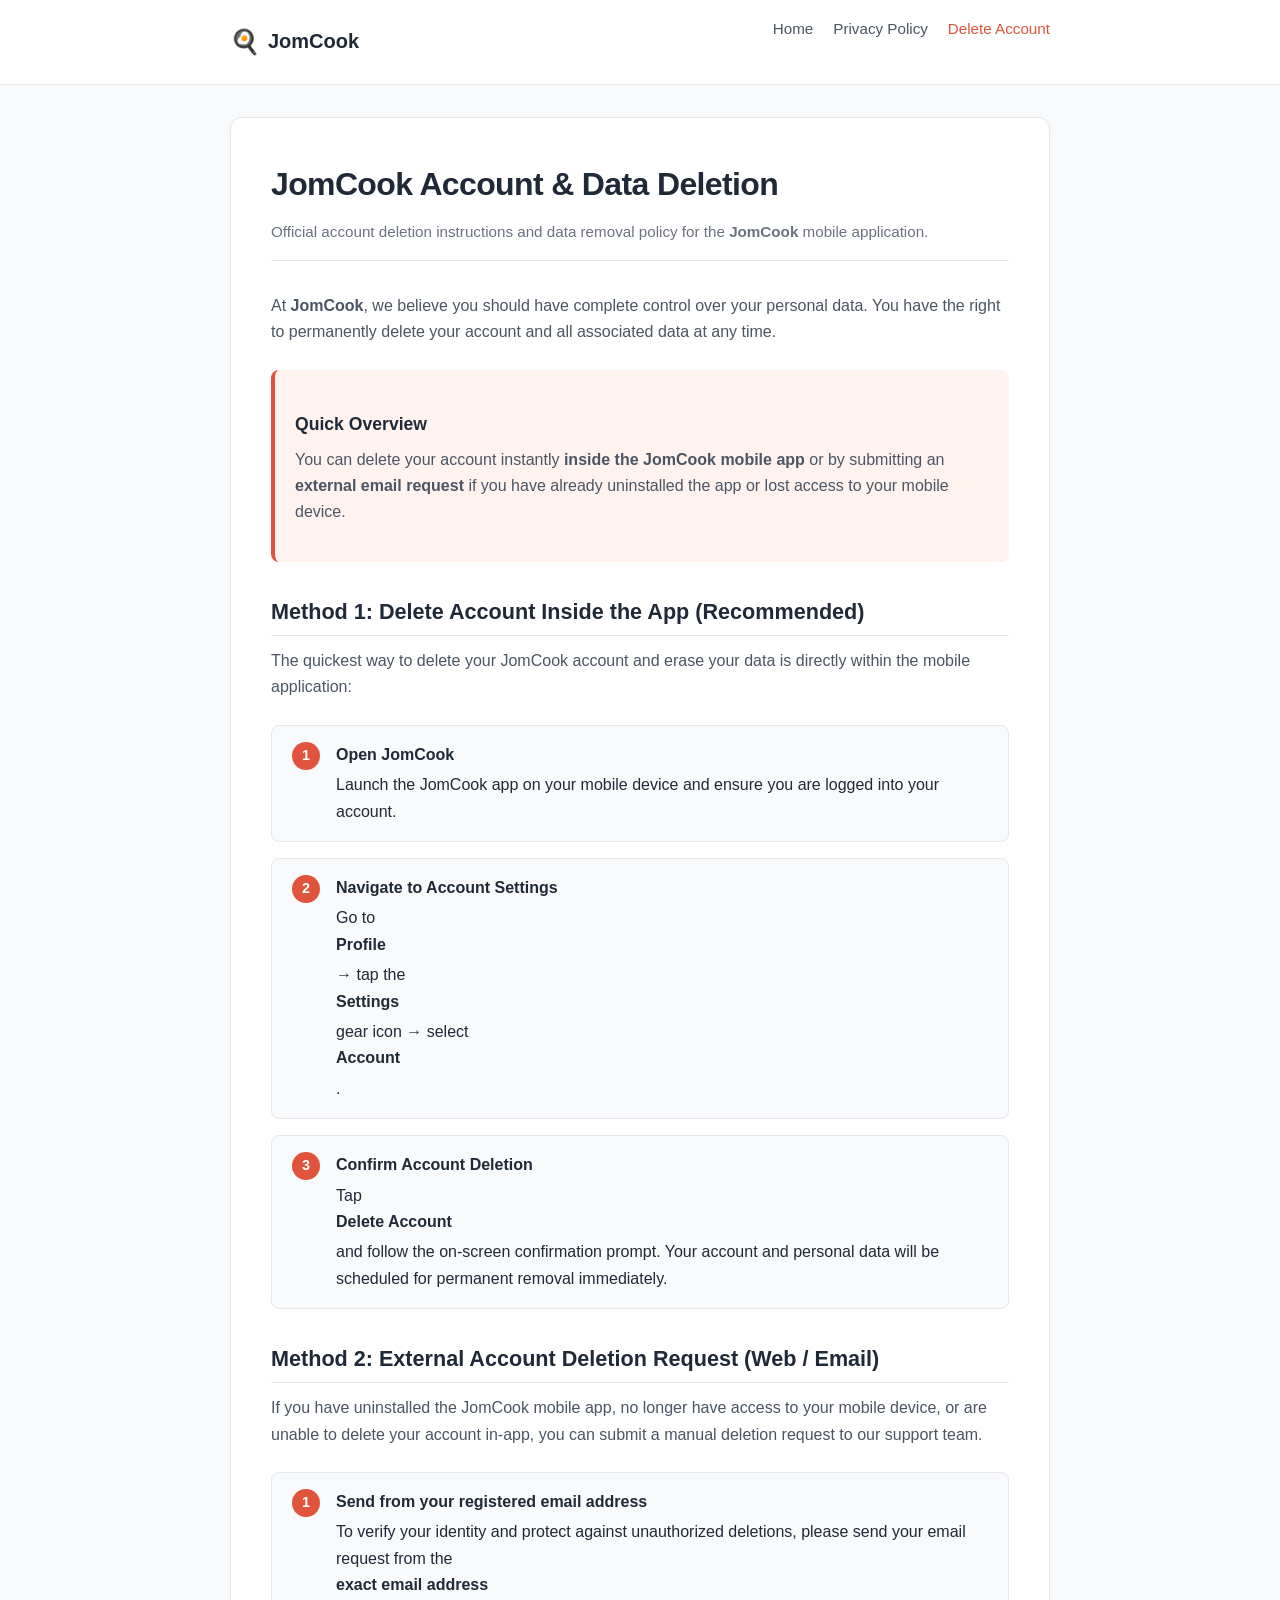
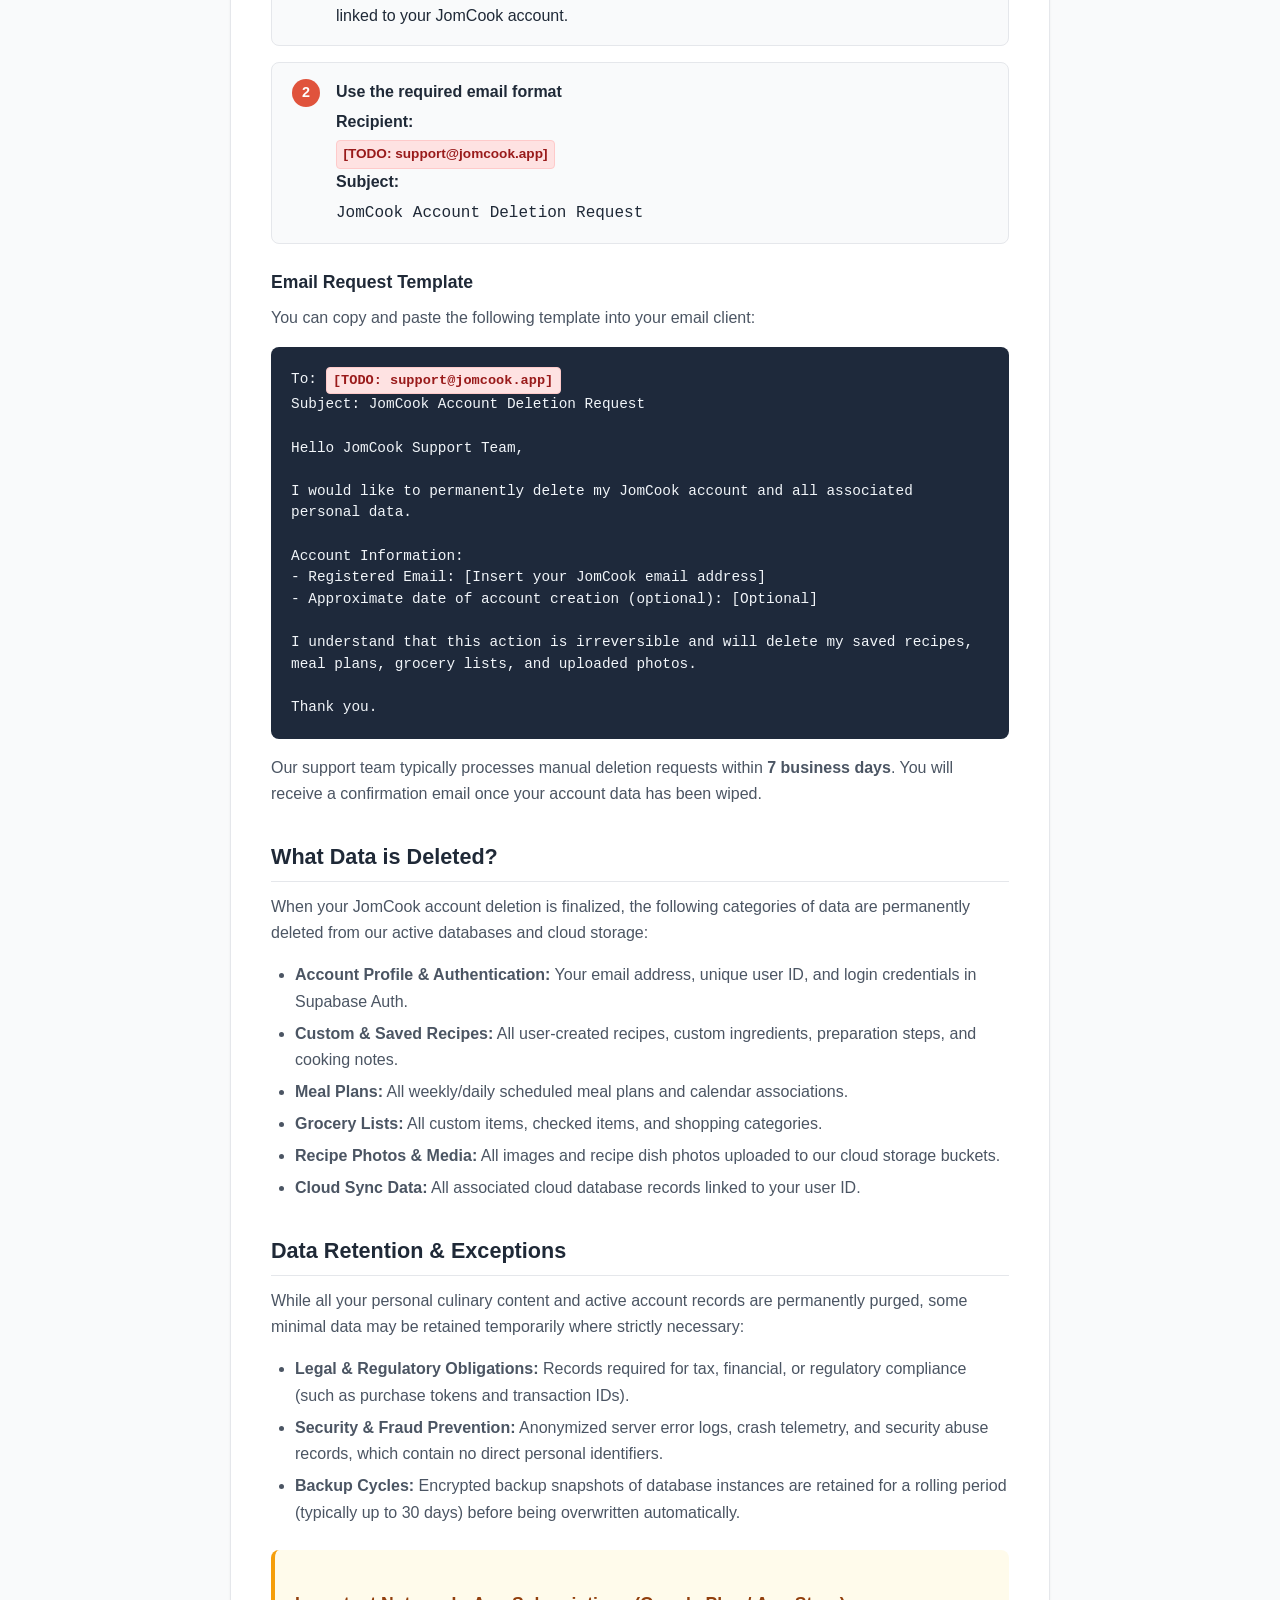
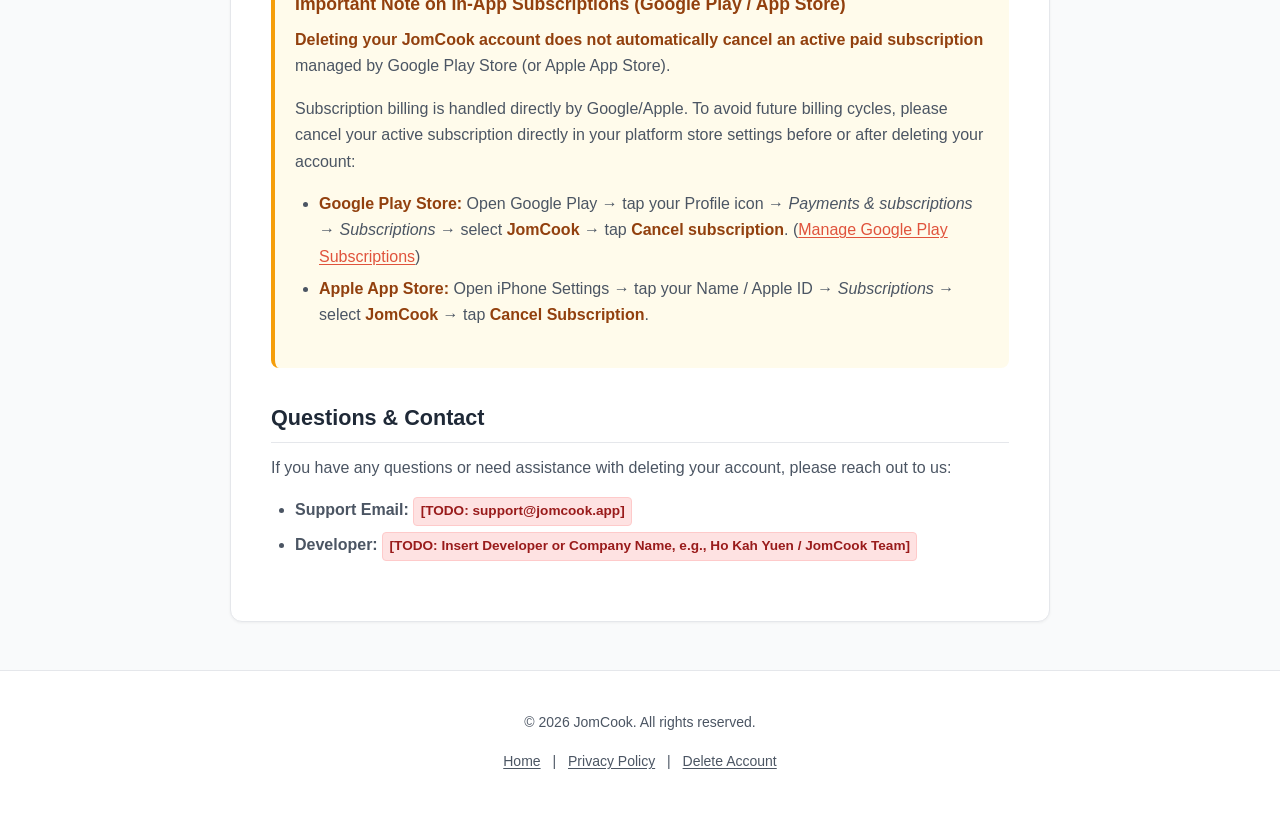
==== delete-account/index.html @ 452880b6 "feat: setup JomCook privacy policy and account deletion pages for GitHub Pages" ====
<!DOCTYPE html>
<html lang="en">
<head>
  <meta charset="UTF-8">
  <meta name="viewport" content="width=device-width, initial-scale=1.0">
  <meta name="description" content="Account Deletion and Data Removal guide for JomCook users. Learn how to delete your account in-app or via external request.">
  <title>Delete Account &amp; Data - JomCook</title>
  <link rel="stylesheet" href="../css/style.css">
</head>
<body>
  <header>
    <div class="nav-container">
      <a href="../" class="brand">
        <span class="brand-icon">🍳</span>
        <span>JomCook</span>
      </a>
      <nav>
        <ul class="nav-links">
          <li><a href="../">Home</a></li>
          <li><a href="../privacy-policy/">Privacy Policy</a></li>
          <li><a href="./" class="active">Delete Account</a></li>
        </ul>
      </nav>
    </div>
  </header>

  <main>
    <article class="content-card">
      <h1>JomCook Account &amp; Data Deletion</h1>
      <p class="page-subtitle">Official account deletion instructions and data removal policy for the <strong>JomCook</strong> mobile application.</p>

      <p>
        At <strong>JomCook</strong>, we believe you should have complete control over your personal data. You have the right to permanently delete your account and all associated data at any time.
      </p>

      <div class="callout callout-info">
        <h3>Quick Overview</h3>
        <p>You can delete your account instantly <strong>inside the JomCook mobile app</strong> or by submitting an <strong>external email request</strong> if you have already uninstalled the app or lost access to your mobile device.</p>
      </div>

      <h2>Method 1: Delete Account Inside the App (Recommended)</h2>
      <p>
        The quickest way to delete your JomCook account and erase your data is directly within the mobile application:
      </p>

      <div class="step-container">
        <div class="step-card">
          <div class="step-number">1</div>
          <div class="step-content">
            <strong>Open JomCook</strong>
            <span>Launch the JomCook app on your mobile device and ensure you are logged into your account.</span>
          </div>
        </div>

        <div class="step-card">
          <div class="step-number">2</div>
          <div class="step-content">
            <strong>Navigate to Account Settings</strong>
            <span>Go to <strong>Profile</strong> &rarr; tap the <strong>Settings</strong> gear icon &rarr; select <strong>Account</strong>.</span>
          </div>
        </div>

        <div class="step-card">
          <div class="step-number">3</div>
          <div class="step-content">
            <strong>Confirm Account Deletion</strong>
            <span>Tap <strong>Delete Account</strong> and follow the on-screen confirmation prompt. Your account and personal data will be scheduled for permanent removal immediately.</span>
          </div>
        </div>
      </div>

      <h2>Method 2: External Account Deletion Request (Web / Email)</h2>
      <p>
        If you have uninstalled the JomCook mobile app, no longer have access to your mobile device, or are unable to delete your account in-app, you can submit a manual deletion request to our support team.
      </p>

      <div class="step-container">
        <div class="step-card">
          <div class="step-number">1</div>
          <div class="step-content">
            <strong>Send from your registered email address</strong>
            <span>To verify your identity and protect against unauthorized deletions, please send your email request from the <strong>exact email address</strong> linked to your JomCook account.</span>
          </div>
        </div>

        <div class="step-card">
          <div class="step-number">2</div>
          <div class="step-content">
            <strong>Use the required email format</strong>
            <span>
              <strong>Recipient:</strong> <a href="mailto:[TODO: support@jomcook.app]"><span class="badge-todo">[TODO: support@jomcook.app]</span></a><br>
              <strong>Subject:</strong> <code>JomCook Account Deletion Request</code>
            </span>
          </div>
        </div>
      </div>

      <h3>Email Request Template</h3>
      <p>You can copy and paste the following template into your email client:</p>

      <div class="email-template">To: <span class="badge-todo">[TODO: support@jomcook.app]</span>
Subject: JomCook Account Deletion Request

Hello JomCook Support Team,

I would like to permanently delete my JomCook account and all associated personal data.

Account Information:
- Registered Email: [Insert your JomCook email address]
- Approximate date of account creation (optional): [Optional]

I understand that this action is irreversible and will delete my saved recipes, meal plans, grocery lists, and uploaded photos.

Thank you.</div>

      <p>
        Our support team typically processes manual deletion requests within <strong>7 business days</strong>. You will receive a confirmation email once your account data has been wiped.
      </p>

      <h2>What Data is Deleted?</h2>
      <p>When your JomCook account deletion is finalized, the following categories of data are permanently deleted from our active databases and cloud storage:</p>
      <ul>
        <li><strong>Account Profile &amp; Authentication:</strong> Your email address, unique user ID, and login credentials in Supabase Auth.</li>
        <li><strong>Custom &amp; Saved Recipes:</strong> All user-created recipes, custom ingredients, preparation steps, and cooking notes.</li>
        <li><strong>Meal Plans:</strong> All weekly/daily scheduled meal plans and calendar associations.</li>
        <li><strong>Grocery Lists:</strong> All custom items, checked items, and shopping categories.</li>
        <li><strong>Recipe Photos &amp; Media:</strong> All images and recipe dish photos uploaded to our cloud storage buckets.</li>
        <li><strong>Cloud Sync Data:</strong> All associated cloud database records linked to your user ID.</li>
      </ul>

      <h2>Data Retention &amp; Exceptions</h2>
      <p>
        While all your personal culinary content and active account records are permanently purged, some minimal data may be retained temporarily where strictly necessary:
      </p>
      <ul>
        <li><strong>Legal &amp; Regulatory Obligations:</strong> Records required for tax, financial, or regulatory compliance (such as purchase tokens and transaction IDs).</li>
        <li><strong>Security &amp; Fraud Prevention:</strong> Anonymized server error logs, crash telemetry, and security abuse records, which contain no direct personal identifiers.</li>
        <li><strong>Backup Cycles:</strong> Encrypted backup snapshots of database instances are retained for a rolling period (typically up to 30 days) before being overwritten automatically.</li>
      </ul>

      <div class="callout callout-warning">
        <h3>Important Note on In-App Subscriptions (Google Play / App Store)</h3>
        <p>
          <strong>Deleting your JomCook account does not automatically cancel an active paid subscription</strong> managed by Google Play Store (or Apple App Store).
        </p>
        <p>
          Subscription billing is handled directly by Google/Apple. To avoid future billing cycles, please cancel your active subscription directly in your platform store settings before or after deleting your account:
        </p>
        <ul>
          <li><strong>Google Play Store:</strong> Open Google Play &rarr; tap your Profile icon &rarr; <em>Payments &amp; subscriptions</em> &rarr; <em>Subscriptions</em> &rarr; select <strong>JomCook</strong> &rarr; tap <strong>Cancel subscription</strong>. (<a href="https://play.google.com/store/account/subscriptions" target="_blank" rel="noopener noreferrer">Manage Google Play Subscriptions</a>)</li>
          <li><strong>Apple App Store:</strong> Open iPhone Settings &rarr; tap your Name / Apple ID &rarr; <em>Subscriptions</em> &rarr; select <strong>JomCook</strong> &rarr; tap <strong>Cancel Subscription</strong>.</li>
        </ul>
      </div>

      <h2>Questions &amp; Contact</h2>
      <p>If you have any questions or need assistance with deleting your account, please reach out to us:</p>
      <ul>
        <li><strong>Support Email:</strong> <a href="mailto:[TODO: support@jomcook.app]"><span class="badge-todo">[TODO: support@jomcook.app]</span></a></li>
        <li><strong>Developer:</strong> <span class="badge-todo">[TODO: Insert Developer or Company Name, e.g., Ho Kah Yuen / JomCook Team]</span></li>
      </ul>
    </article>
  </main>

  <footer>
    <div class="footer-content">
      <p>&copy; 2026 JomCook. All rights reserved.</p>
      <p>
        <a href="../">Home</a> |
        <a href="../privacy-policy/">Privacy Policy</a> |
        <a href="./">Delete Account</a>
      </p>
    </div>
  </footer>
</body>
</html>
---- css/style.css ----
:root {
  --primary-color: #e0533c;
  --primary-hover: #c9412b;
  --primary-light: #fff3f0;
  --text-main: #1f2937;
  --text-muted: #4b5563;
  --text-light: #6b7280;
  --bg-page: #f9fafb;
  --bg-card: #ffffff;
  --border-color: #e5e7eb;
  --border-focus: #e0533c;
  --success-color: #059669;
  --warning-bg: #fffbeb;
  --warning-border: #fde68a;
  --warning-text: #92400e;
  --danger-bg: #fef2f2;
  --danger-border: #fecaca;
  --danger-text: #991b1b;
  --max-width: 860px;
  --font-family: -apple-system, BlinkMacSystemFont, "Segoe UI", Roboto, Oxygen, Ubuntu, Cantarell, "Open Sans", "Helvetica Neue", sans-serif;
}

* {
  box-sizing: border-box;
  margin: 0;
  padding: 0;
}

body {
  font-family: var(--font-family);
  background-color: var(--bg-page);
  color: var(--text-main);
  line-height: 1.65;
  font-size: 16px;
  -webkit-font-smoothing: antialiased;
}

header {
  background-color: var(--bg-card);
  border-bottom: 1px solid var(--border-color);
  position: sticky;
  top: 0;
  z-index: 100;
}

.nav-container {
  max-width: var(--max-width);
  margin: 0 auto;
  padding: 1rem 1.25rem;
  display: flex;
  justify-content: space-between;
  align-items: center;
}

.brand {
  display: flex;
  align-items: center;
  gap: 0.5rem;
  text-decoration: none;
  color: var(--text-main);
  font-weight: 700;
  font-size: 1.25rem;
}

.brand-icon {
  font-size: 1.5rem;
}

.nav-links {
  display: flex;
  gap: 1.25rem;
  list-style: none;
}

.nav-links a {
  text-decoration: none;
  color: var(--text-muted);
  font-weight: 500;
  font-size: 0.95rem;
  transition: color 0.15s ease;
}

.nav-links a:hover,
.nav-links a.active {
  color: var(--primary-color);
}

main {
  max-width: var(--max-width);
  margin: 2rem auto;
  padding: 0 1.25rem;
}

.content-card {
  background-color: var(--bg-card);
  border: 1px solid var(--border-color);
  border-radius: 12px;
  padding: 2.5rem;
  box-shadow: 0 1px 3px rgba(0, 0, 0, 0.05);
}

@media (max-width: 640px) {
  .content-card {
    padding: 1.5rem;
  }
  .nav-container {
    flex-direction: column;
    gap: 0.75rem;
    align-items: flex-start;
  }
}

h1 {
  font-size: 2rem;
  font-weight: 800;
  color: var(--text-main);
  margin-bottom: 0.5rem;
  letter-spacing: -0.02em;
}

.page-subtitle {
  color: var(--text-light);
  font-size: 0.95rem;
  margin-bottom: 2rem;
  padding-bottom: 1rem;
  border-bottom: 1px solid var(--border-color);
}

h2 {
  font-size: 1.35rem;
  font-weight: 700;
  color: var(--text-main);
  margin-top: 2rem;
  margin-bottom: 0.75rem;
  padding-bottom: 0.35rem;
  border-bottom: 1px solid var(--border-color);
}

h3 {
  font-size: 1.1rem;
  font-weight: 600;
  color: var(--text-main);
  margin-top: 1.25rem;
  margin-bottom: 0.5rem;
}

p {
  margin-bottom: 1rem;
  color: var(--text-muted);
}

ul, ol {
  margin-bottom: 1.25rem;
  padding-left: 1.5rem;
  color: var(--text-muted);
}

li {
  margin-bottom: 0.35rem;
}

a {
  color: var(--primary-color);
  text-decoration: underline;
  text-underline-offset: 2px;
}

a:hover {
  color: var(--primary-hover);
}

/* Callout Boxes */
.callout {
  padding: 1.25rem;
  border-radius: 8px;
  margin: 1.5rem 0;
  border-left: 4px solid;
}

.callout-warning {
  background-color: var(--warning-bg);
  border-color: #f59e0b;
  color: var(--warning-text);
}

.callout-warning h3, .callout-warning strong {
  color: var(--warning-text);
}

.callout-danger {
  background-color: var(--danger-bg);
  border-color: #ef4444;
  color: var(--danger-text);
}

.callout-danger h3, .callout-danger strong {
  color: var(--danger-text);
}

.callout-info {
  background-color: var(--primary-light);
  border-color: var(--primary-color);
  color: var(--text-main);
}

/* Steps list */
.step-container {
  display: flex;
  flex-direction: column;
  gap: 1rem;
  margin: 1.5rem 0;
}

.step-card {
  display: flex;
  align-items: flex-start;
  gap: 1rem;
  padding: 1rem 1.25rem;
  background-color: var(--bg-page);
  border: 1px solid var(--border-color);
  border-radius: 8px;
}

.step-number {
  background-color: var(--primary-color);
  color: #fff;
  font-weight: 700;
  width: 28px;
  height: 28px;
  border-radius: 50%;
  display: flex;
  align-items: center;
  justify-content: center;
  flex-shrink: 0;
  font-size: 0.9rem;
}

.step-content strong {
  display: block;
  margin-bottom: 0.25rem;
  color: var(--text-main);
}

/* Home Portal Cards */
.portal-grid {
  display: grid;
  grid-template-columns: repeat(auto-fit, minmax(280px, 1fr));
  gap: 1.5rem;
  margin-top: 2rem;
}

.portal-card {
  display: flex;
  flex-direction: column;
  padding: 1.75rem;
  background-color: var(--bg-card);
  border: 1px solid var(--border-color);
  border-radius: 10px;
  text-decoration: none;
  transition: transform 0.15s ease, box-shadow 0.15s ease, border-color 0.15s ease;
}

.portal-card:hover {
  transform: translateY(-2px);
  box-shadow: 0 4px 12px rgba(0, 0, 0, 0.08);
  border-color: var(--primary-color);
}

.portal-card-icon {
  font-size: 2rem;
  margin-bottom: 1rem;
}

.portal-card h2 {
  font-size: 1.25rem;
  margin-top: 0;
  margin-bottom: 0.5rem;
  border-bottom: none;
  padding-bottom: 0;
  color: var(--text-main);
}

.portal-card p {
  color: var(--text-muted);
  font-size: 0.95rem;
  margin-bottom: 1rem;
  flex-grow: 1;
}

.portal-card-link {
  font-weight: 600;
  color: var(--primary-color);
  display: inline-flex;
  align-items: center;
  gap: 0.25rem;
}

/* Email Template Box */
.email-template {
  background: #1e293b;
  color: #f1f5f9;
  padding: 1.25rem;
  border-radius: 8px;
  font-family: ui-monospace, SFMono-Regular, Menlo, Monaco, Consolas, monospace;
  font-size: 0.9rem;
  overflow-x: auto;
  margin: 1rem 0;
  white-space: pre-wrap;
  word-break: break-word;
  line-height: 1.5;
}

/* Badges */
.badge-todo {
  background-color: #fee2e2;
  color: #991b1b;
  padding: 0.15rem 0.4rem;
  border-radius: 4px;
  font-size: 0.85rem;
  font-weight: 600;
  border: 1px solid #fecaca;
  display: inline-block;
}

/* Footer */
footer {
  text-align: center;
  padding: 2.5rem 1.25rem;
  color: var(--text-light);
  font-size: 0.875rem;
  border-top: 1px solid var(--border-color);
  margin-top: 3rem;
  background-color: var(--bg-card);
}

footer a {
  color: var(--text-muted);
  margin: 0 0.5rem;
}

footer a:hover {
  color: var(--primary-color);
}
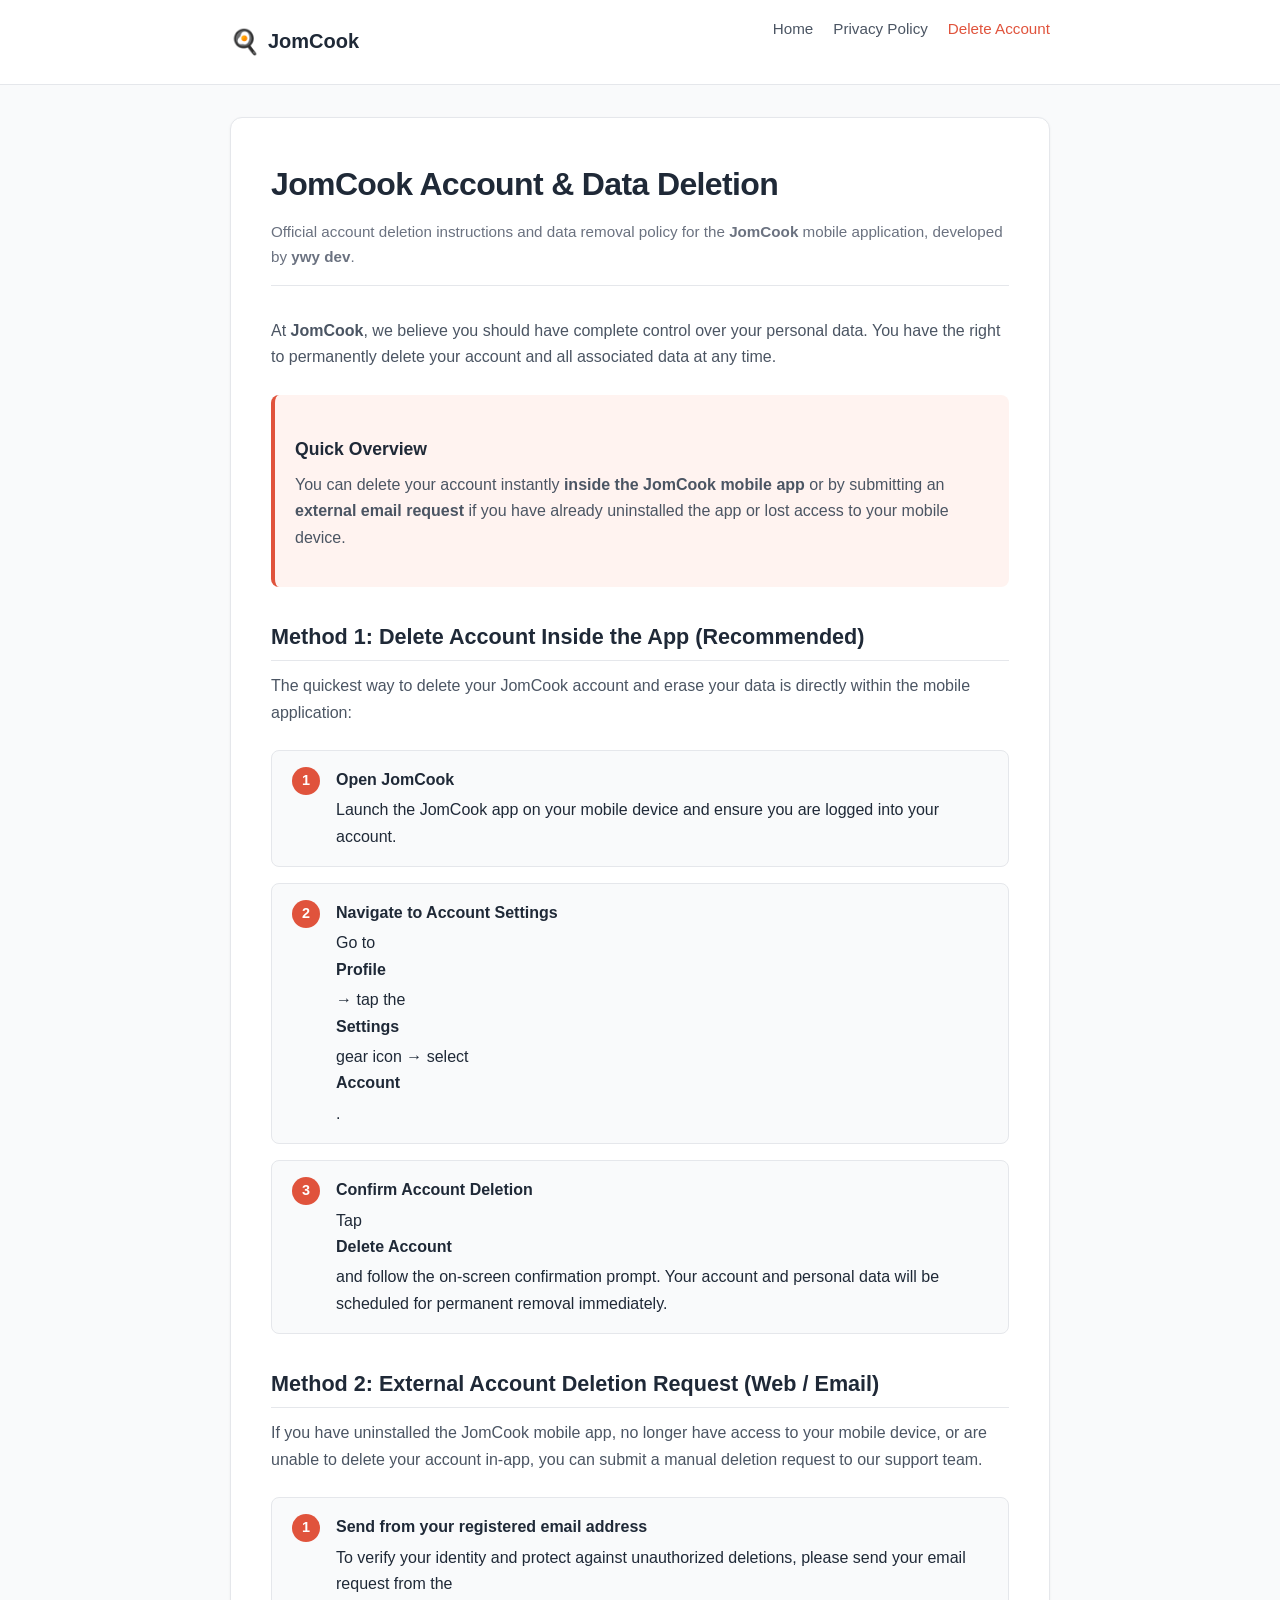
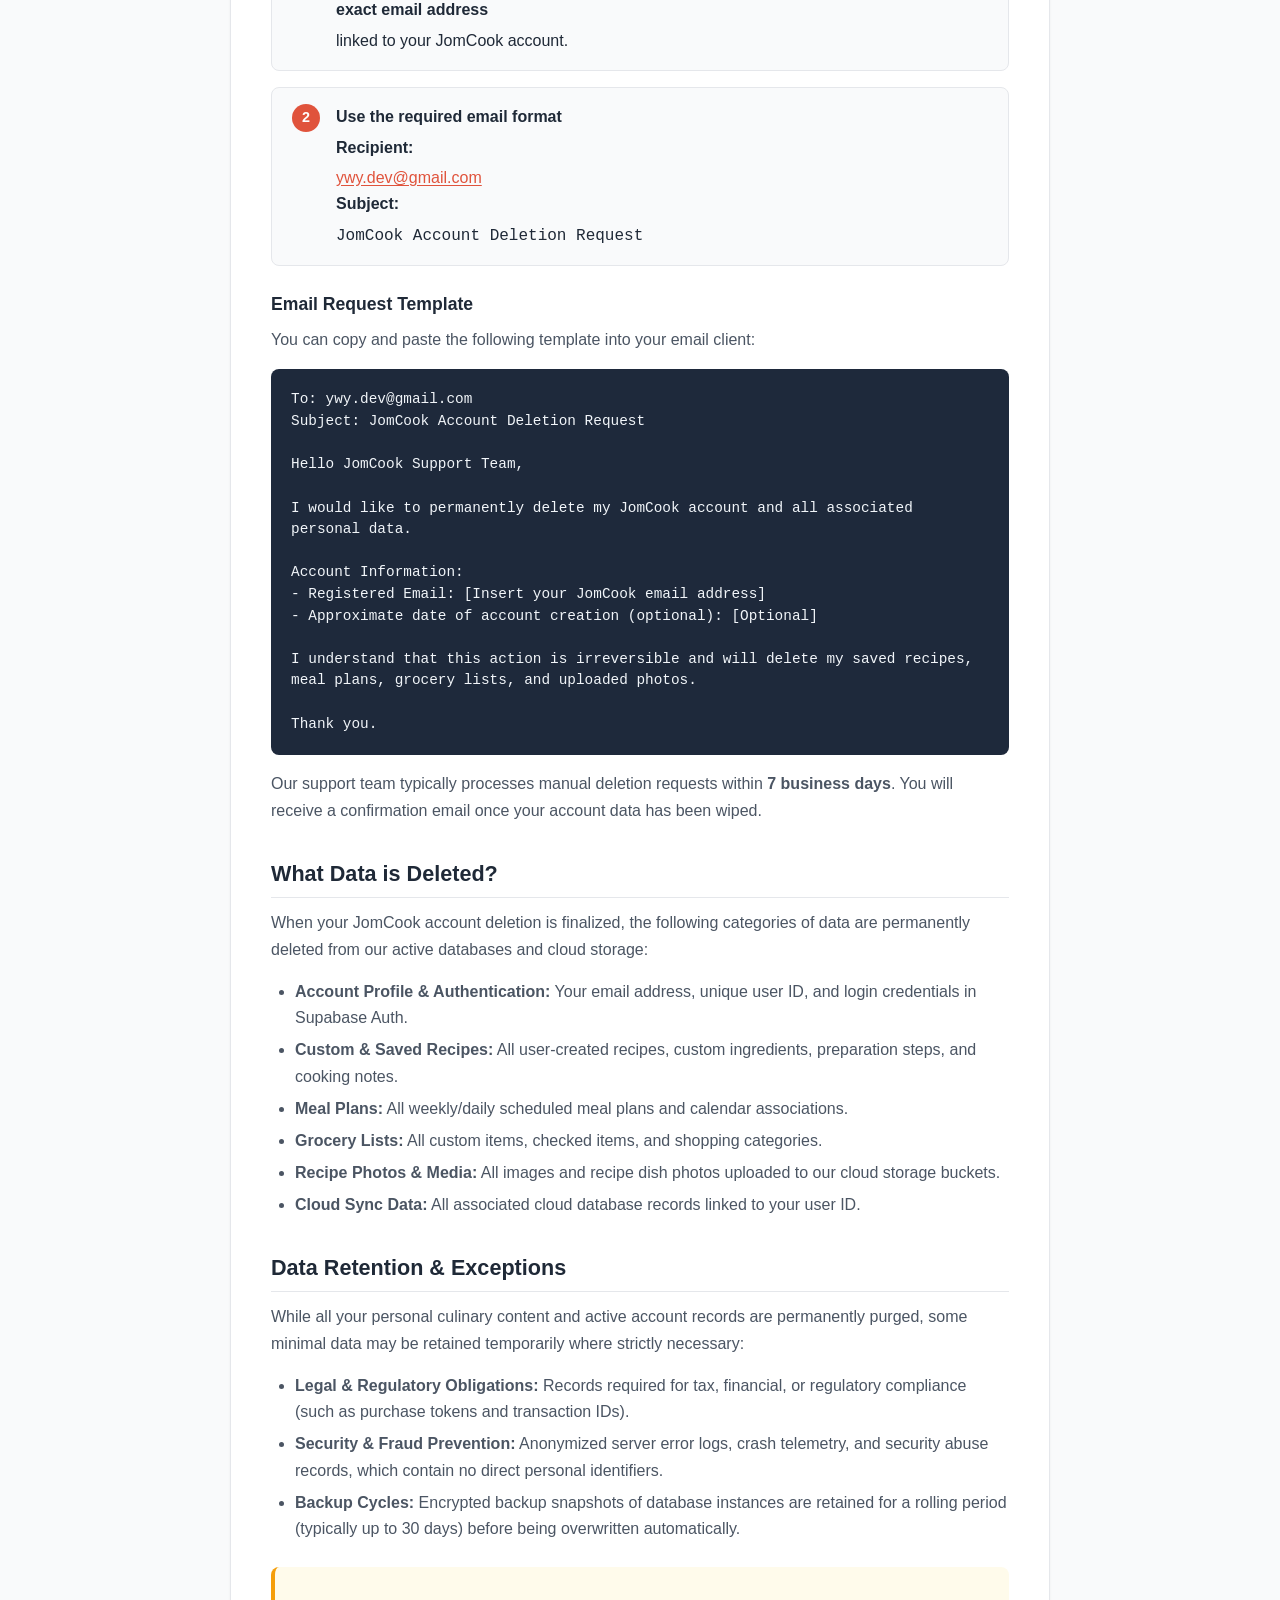
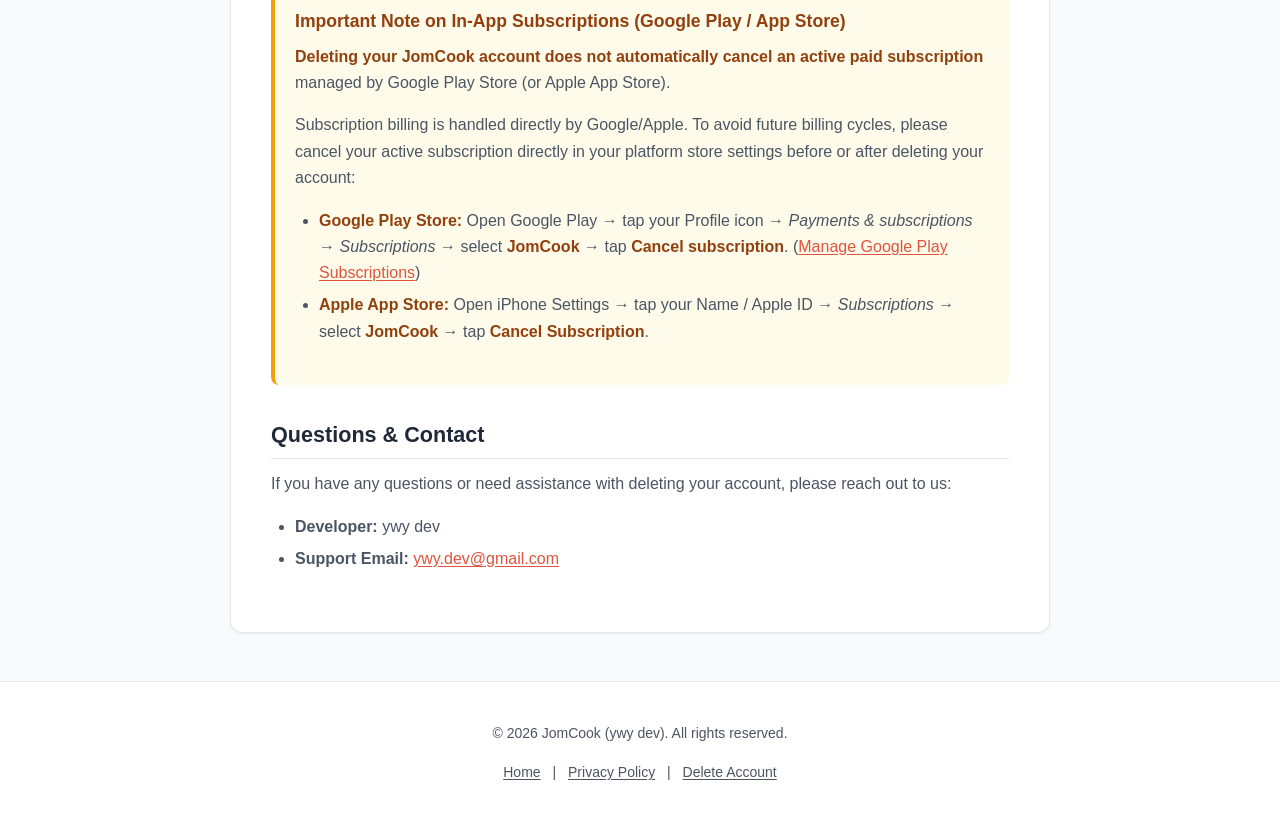
==== commit 796d86c4: "chore: update contact email, developer info, effective date, and Google Gemini details" ====
--- a/delete-account/index.html
+++ b/delete-account/index.html
@@ -27,7 +27,7 @@
   <main>
     <article class="content-card">
       <h1>JomCook Account &amp; Data Deletion</h1>
-      <p class="page-subtitle">Official account deletion instructions and data removal policy for the <strong>JomCook</strong> mobile application.</p>
+      <p class="page-subtitle">Official account deletion instructions and data removal policy for the <strong>JomCook</strong> mobile application, developed by <strong>ywy dev</strong>.</p>
 
       <p>
         At <strong>JomCook</strong>, we believe you should have complete control over your personal data. You have the right to permanently delete your account and all associated data at any time.
@@ -88,7 +88,7 @@
           <div class="step-content">
             <strong>Use the required email format</strong>
             <span>
-              <strong>Recipient:</strong> <a href="mailto:[TODO: support@jomcook.app]"><span class="badge-todo">[TODO: support@jomcook.app]</span></a><br>
+              <strong>Recipient:</strong> <a href="mailto:ywy.dev@gmail.com">ywy.dev@gmail.com</a><br>
               <strong>Subject:</strong> <code>JomCook Account Deletion Request</code>
             </span>
           </div>
@@ -98,7 +98,7 @@
       <h3>Email Request Template</h3>
       <p>You can copy and paste the following template into your email client:</p>
 
-      <div class="email-template">To: <span class="badge-todo">[TODO: support@jomcook.app]</span>
+      <div class="email-template">To: ywy.dev@gmail.com
 Subject: JomCook Account Deletion Request
 
 Hello JomCook Support Team,
@@ -155,15 +155,15 @@
       <h2>Questions &amp; Contact</h2>
       <p>If you have any questions or need assistance with deleting your account, please reach out to us:</p>
       <ul>
-        <li><strong>Support Email:</strong> <a href="mailto:[TODO: support@jomcook.app]"><span class="badge-todo">[TODO: support@jomcook.app]</span></a></li>
-        <li><strong>Developer:</strong> <span class="badge-todo">[TODO: Insert Developer or Company Name, e.g., Ho Kah Yuen / JomCook Team]</span></li>
+        <li><strong>Developer:</strong> ywy dev</li>
+        <li><strong>Support Email:</strong> <a href="mailto:ywy.dev@gmail.com">ywy.dev@gmail.com</a></li>
       </ul>
     </article>
   </main>
 
   <footer>
     <div class="footer-content">
-      <p>&copy; 2026 JomCook. All rights reserved.</p>
+      <p>&copy; 2026 JomCook (ywy dev). All rights reserved.</p>
       <p>
         <a href="../">Home</a> |
         <a href="../privacy-policy/">Privacy Policy</a> |
